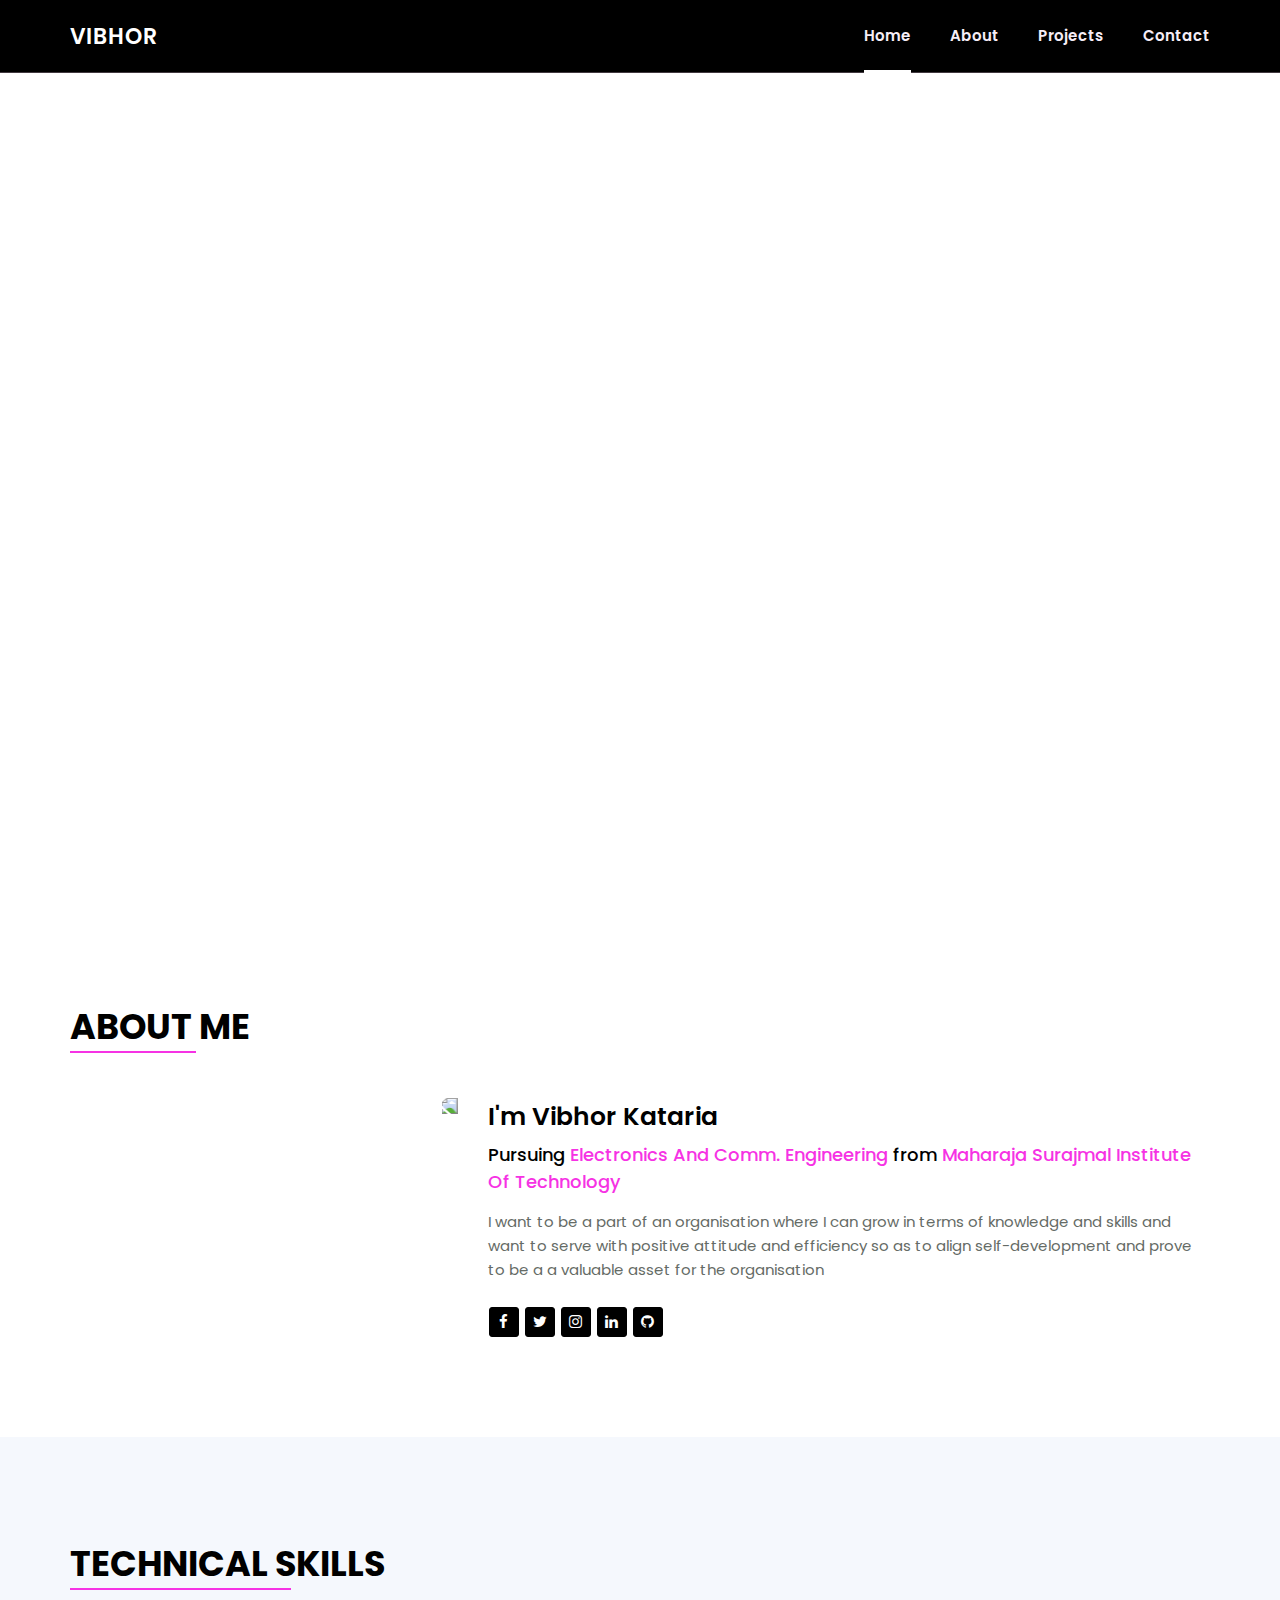
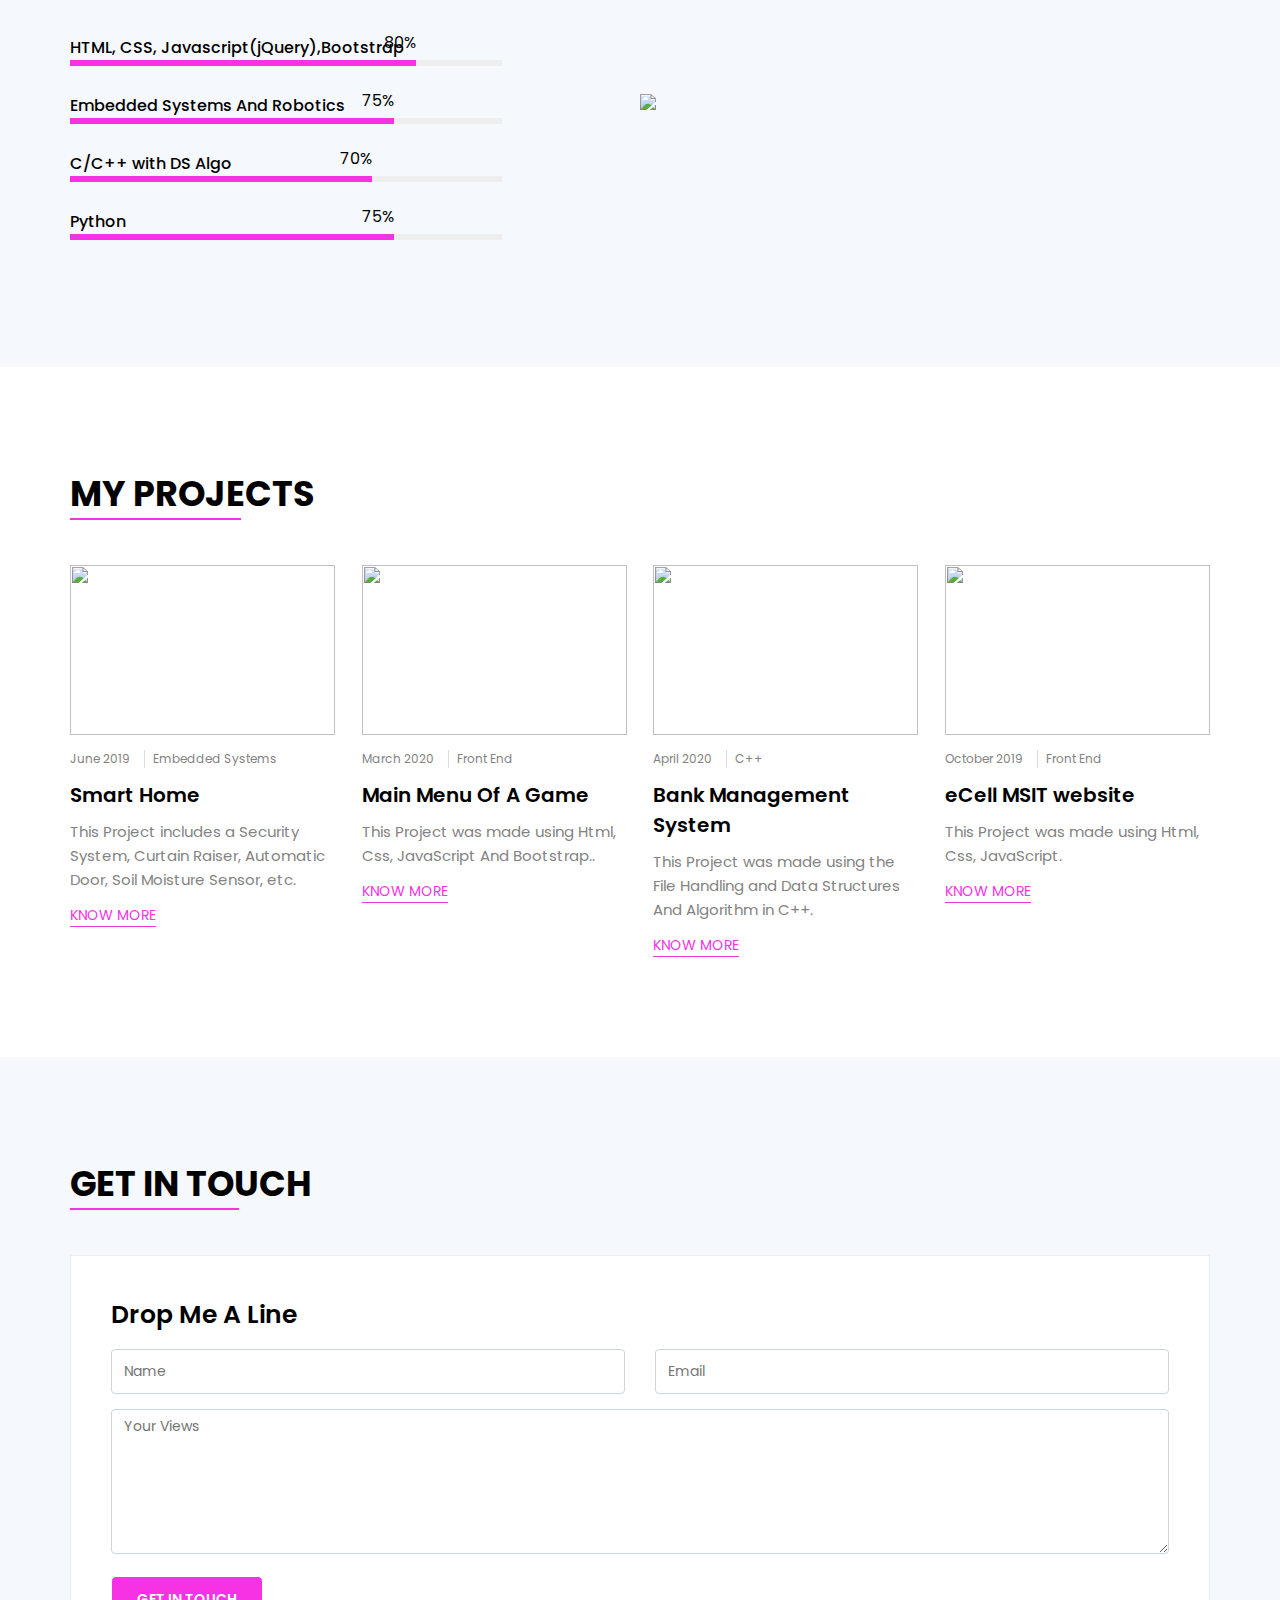
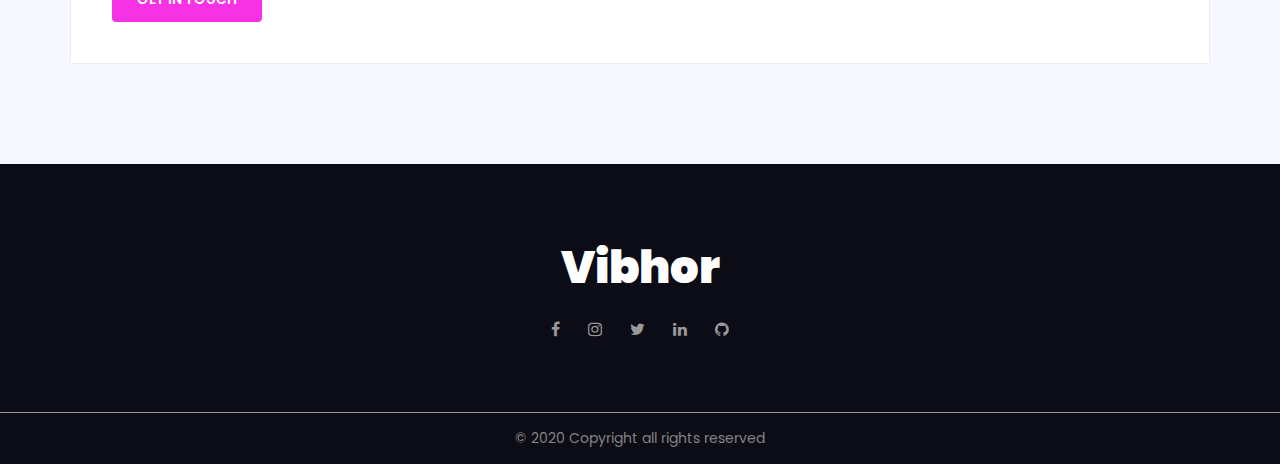
==== index.html @ f02e5e40 "Add files via upload" ====
<!DOCTYPE html>
<html>
<head>
  <title>My Portfolio</title>
  <meta name="viewport" content="width=device-width, initial-scale=1">
  <link rel="stylesheet" href="portfoliostyle.css">
</head>
<body>
  <!--header-->
    <header>
    <div class="container">
      <div class="row">
      <div class="brand-name">
        <a href="" class="logo">Vibhor</a>
        </div>
        <!--for making slide down if width of screen is less using font awesome -->
        <div class="ham-burger">
          <i class="fa fa-bars"></i>
        </div><!--end-->
        <div class="navbar">
          <ul>
            <li><a href="#home" class="active">Home</a></li>
            <li><a href="#about">About</a></li>
            <li><a href="#projects">Projects</a></li>
            <li><a href="#contact">Contact</a></li>
          </ul>
        </div>
      </div>
     </div>
     </header>
<!--Home---->
<section class="home" id="home"> <!--so as to access the home from the home in the header header we give the id same as the href-->
  <div class="container">
    <div class="row full-screen">
      <div class="home-content">
        <div class="block">
          <h6>Hello, My Name is</h6>
          <h1>Vibhor Kataria</h1>
          <h4>Front End Developer, Programmer, Electronics Enthusiast</h4>
          <div class="cv-btn">
            <a href="">Download CV</a>
          </div>
        </div>
      </div>
    </div>
  </div>
</section>
<!-- about-->
<section class="about-me" id="about"><!--so as to access the about from the about in the header we give the id same as the href-->
<div class="container">
  <div class="row">
    <div class="section-title">
      <h1>About Me</h1>
    </div>
  </div>
<div class="row">
  <div class="about-content">
    <div class="row">
    <div class="img">
      <img src="about.jpg" />
    </div>
    <div class="text">
      <h4>I'm Vibhor Kataria</h4>
      <h6>Pursuing <span>Electronics And Comm. Engineering</span> from <span>Maharaja Surajmal Institute Of Technology</span></h6>
      <p>I want to be a part of an organisation where I can grow in terms of knowledge and skills and want to serve with positive attitude and efficiency
        so as to align self-development and prove to be a a valuable asset for the organisation</p>
        <!--social links--><!--by the help of font awesome link cdn-->
        <div class="social-links">
          <a href=""><i class="fa fa-facebook"></i></a>
          <a href=""><i class="fa fa-twitter"></i></a>
          <a href=""><i class="fa fa-instagram"></i></a>
          <a href=""><i class="fa fa-linkedin"></i></a>
          <a href=""><i class="fa fa-github"></i></a>
        </div>
    </div>
  </div>
</div>
</div>
</div>

</section>
<!--Skills-->
<section class="skills" >
<div class="container">
  <div class="row align-items-center">
    <div class="skills-content">
      <div class="row">
        <div class="section-title">
          <h1>Technical Skills</h1>
    </div>
  </div>
  <div class="row">
    <div class="skill-box">
      <h6> HTML, CSS, Javascript(jQuery),Bootstrap</h6>
      <div class="skill-bar">
        <div class="skill-bar-in" style="width:80%">
          <span>80%</span>
        </div>
      </div>
    </div>
  </div>
  <div class="row">
    <div class="skill-box">
      <h6>Embedded Systems And Robotics </h6>
      <div class="skill-bar">
        <div class="skill-bar-in" style="width:75%">
          <span>75%</span>
        </div>
      </div>
    </div>
  </div>
  <div class="row">
    <div class="skill-box">
      <h6>C/C++ with DS Algo </h6>
      <div class="skill-bar">
        <div class="skill-bar-in" style="width:70%">
          <span>70%</span>
        </div>
      </div>
    </div>
  </div>
  <div class="row">
    <div class="skill-box">
      <h6>Python </h6>
      <div class="skill-bar">
        <div class="skill-bar-in" style="width:75%">
          <span>75%</span>
        </div>
      </div>
    </div>
  </div>
</div>
    <div class="img">
      <img src="skills.jfif"/>
    </div>
  </div>
</div>
</section>
<!--Projects-->
<section class="projects" id="projects">
<div class="container">
  <div class="row">
    <div class="section-title">
      <h1>My Projects</h1>
    </div>
  </div>
  <div class="row">
  <div class="projects-content">
    <div class="box">
      <div class="img">
        <img src="arduinoportfolio.jpg" />
      </div>
      <div class="info">
        <span> June 2019</span> <span>Embedded Systems </span>
      </div>
      <h3>Smart Home</h3>
      <p>This Project includes a Security System, Curtain Raiser, Automatic Door, Soil Moisture Sensor, etc.</p>
      <a href="https://github.com/vibhor1007/Smart-home">Know More</a>
    </div>
    <div class="box">
      <div class="img">
        <img src="pipboyport.png" />
      </div>
      <div class="info">
        <span> March 2020</span> <span>Front End</span>
      </div>
      <h3>Main Menu Of A Game</h3>
      <p>This Project was made using Html, Css, JavaScript And Bootstrap..</p>
      <a href="https://github.com/vibhor1007/Main-Menu-Of-Game">Know More</a>
    </div>
    <div class="box">
      <div class="img">
        <img src="bankportfolio.png" />
      </div>
      <div class="info">
        <span> April 2020</span> <span>C++</span>
      </div>
      <h3>Bank Management System</h3>
      <p>This Project was made using the File Handling and Data Structures And Algorithm in C++.</p>
      <a href="https://github.com/vibhor1007/Bank-Management-System">Know More</a>
    </div>
    <div class="box">
      <div class="img">
        <img src="ecellport.png" />
      </div>
      <div class="info">
        <span> October 2019</span> <span>Front End</span>
      </div>
      <h3>eCell MSIT website</h3>
      <p>This Project was made using Html, Css, JavaScript.</p>
      <a href="https://www.ecellmsit.in/">Know More</a>
    </div>
  </div>
</div>
</div>
</section>

<!-- Contact me-->
<section class="contact" id="contact">
  <div class="container">
    <div class="row">
      <div class="section-title">
        <h1>Get In Touch</h2>
        </div>
      </div>
      <div class="row">
        <div class="contact-form">
          <div class="row">
            <div class="text">
              <h2> Drop Me A Line</h2>
            </div>
          </div>
          <div class="row space-between">
            <div class="col-6">
              <input type="text" class="form-control" placeholder="Name"></input>
            </div>
            <div class="col-6">
              <input type="text" class="form-control" placeholder="Email"></input>
            </div>
          </div>
          <div class="row">
            <div class="col-12">
              <textarea class="form-control" placeholder="Your Views"></textarea>
            </div>
          </div>
          <div class="row">
            <div class="button">
              <a href="">Get In Touch</a>
        </div>
    </div>
  </div>
</section>
<!--footer-->
<footer>
<div class="container">
  <div class="row">
    <div class="logo">
      Vibhor
    </div>
    <div class="social">
      <a href=""><i class="fa fa-facebook"></i></a>
      <a href=""><i class="fa fa-instagram"></i></a>
      <a href=""><i class="fa fa-twitter"></i></a>
      <a href=""><i class="fa fa-linkedin"></i></a>
      <a href=""><i class="fa fa-github"></i></a>
    </div>
  </div>
</div>
</footer>
<!--copyright-->
<section class="copyright">
  <div class="container">
    <p> &copy; 2020 Copyright all rights reserved</p>
  </div>

</section>
<script src="portfoliojs.js"></script>
</body>
</html>
---- portfoliostyle.css ----
@import url('https://fonts.googleapis.com/css2?family=Poppins&display=swap');
@import url('https://stackpath.bootstrapcdn.com/font-awesome/4.7.0/css/font-awesome.min.css');/*for this font font awesome link cdn*/
html{
  scroll-behavior: smooth;
}
body{
  font-family: 'Poppins', sans-serif;
  margin: 0px;
}
*{
  box-sizing: border-box;
  margin: 0px;
}
.row{
  display: flex;
  flex-wrap: wrap;
}
/* header*/
header{
  position: fixed;
  left: 0px;
  right: 0px;
  border-bottom: 1px solid #423940;
  padding: 0px 15px;
  z-index: 10;
  top: 0px;
  background: #000;
}
header .row{
  justify-content: space-between;
  align-items: center;
}
header .brand-name a{
  text-decoration: none;
  font-size: 22px;
  font-weight: 600;
  color: #ffffff;
  text-transform: uppercase;
  position: relative;
}
header .navabr ul{
  list-style: none;
  padding: 0px;
  margin: 0px;
}
header .navbar ul li{
  display: inline-block;
  margin-left: 35px;
}
header .navbar ul li a{
  font-size: 15px;
  text-decoration: none;
  line-height: 72px;
  color: rgb(246, 237, 247);
  font-weight: 600;
  position: relative;
  display: block;
}
header .navbar ul li a::before{
  content: '';
  height: 3px;
  background-color: #ffffff;
  width:0px;
  position: absolute;
  right: 0px;
  bottom: -1px;
  transition: all .5s ease;
}
header .navbar ul li a:hover::before{
  width: 100%;
  left:0px;
}
header .navbar ul li a.active::before{
  width: 100%;
  left:0px;
}
.container{
  max-width: 1140px;
  margin: auto;
}
/*home*/
.home{
  height: 100vh;
  background-image: url('Vibhorport.jpg');
  background-size: cover;
  background-position: center;
}
.home .full-screen{
  min-height: 100vh;
}
.home .home-content{
  flex: 0 0 100%;
  max-width: 100% ;
  display: flex;
  flex-wrap: wrap;
  align-items: center;
}
.home .home-content .block{
  flex: 0 0 75%;
  max-width: 75%;
  padding-left: 35px;
  border-left: 5px solid #ffffff;
  margin-top: 50px;
}
.home .home-content .block h6{
  color: #ffffff;
  font-size: 12px;
  font-weight: 500;
  margin: 0px;
  padding: 0px;
}
.home .home-content .block h1{
  color: #ffffff;
  font-size: 70px;
  font-weight: 600;
  margin: 0 ;
  padding: 0px;
  }
  .home .home-content .block h4{
    color: #ffffff;
    font-size: 25px;
    font-weight: 500;
    margin: 0px;
    padding: 0px;
  }
  .home .home-content .block .cv-btn{
    padding-top: 0px;
  }
  .home .home-content .block .cv-btn a{
    border-radius: 4px;
    color: #ffffff;
    border: 1px solid #ffffff;
    width:25%;
    padding: 12px 25px;
    display: block;
    text-decoration: none;
    text-align: center;
    font-size: 15px;
    font-weight: 500;
    transition: all .5s ease;
}
.home .home-content .block .cv-btn a:hover{
  background-color: #ffffff;
  color: #000;
}
/* about me*/
.about-me{
  padding: 100px 15px;
  background-color: #ffffff;
}
.about-me .section-title{
  flex: 0 0 100%;
  max-width: 100;
  margin-bottom: 40px;
}
.about-me .section-title h1{
  display: inline-block;
  font-size: 35px;
  text-transform: uppercase;
  font-weight: 700;
  color: #000000;
  margin: 0px 0px 5px;
  position: relative;
}
.about-me .section-title h1::before{
  content: '';
  left: 0px;
  position: absolute;
  right: 30%;/* this makes our blue bottom border made using before to 30% on the left side*/
  height: 2px;
  background-color: rgb(246, 50, 228);
  bottom: 0px;
}

.about-me .about-content .img{
  flex: 0 0 34%;
  width: 34%;
}
.about-me .about-content .img img{
  width: 100%;
  display: block;
  transform: rotateY(180deg);
}
.about-me .about-content .text{
  display: block;
  padding-left: 30px;
  flex: 0 0 66%;
  width: 66%;
}
.about-me .about-content .text h4{
  font-size: 25px;
  font-weight: 600;
  margin: 0 0 5px;
  color: #000;
}
.about-me .about-content .text h6{
  font-size: 18px;
  font-weight: 500;
  margin: 0 0 15px;
  color: #000;
}
.about-me .about-content .text h6 span{
  color: rgb(246, 50, 228);
}
.about-me .about-content .text  p{
  font-size: 15px;
  font-weight: 400;
  line-height: 24px;
  color: rgb(101, 107, 102);
}
.about-me .about-content .text .social-links{
  padding-top: 25px;
}
.about-me .about-content .text .social-links a{
  height: 30px;
  width: 30px;
  background-color: #000000;
  border-radius: 3px;
  display: inline-block;
  border: 1px solid #000;
  line-height: 28px;
  text-align: center;
  margin: 0px 1px;
  transition: all .5s ease;
}
.about-me .about-content .text .social-links a:hover{
  background-color: transparent;
}
.about-me .about-content .text .social-links a .fa{
  color: #fff;
  font-size: 15px;
  transition: all .5s ease;
}
.about-me .about-content .text .social-links a .fa:hover{
  color: #000;
}
/* Skills*/
.skills{ /* copied same as about me till h1::before*/
  padding: 100px 15px;
  background-color: #f5f8fd;
}
.skills .section-title{
  flex: 0 0 100%;
  max-width: 100;
  margin-bottom: 40px;
}
.skills .section-title h1{
  display: inline-block;
  font-size: 35px;
  text-transform: uppercase;
  font-weight: 700;
  color: #000000;
  margin: 0px 0px 5px;
  position: relative;
}
.skills .section-title h1::before{
  content: '';
  left: 0px;
  position: absolute;
  right: 30%;/* this makes our blue bottom border made using before to 30% on the left side*/
  height: 2px;
  background-color: rgb(246, 50, 228);
  bottom: 0px;
}
.skills .skills-content{
  flex: 0 0 50%;
  max-width: 50%;
  padding-right: 30px;
}
.align-items-center{
  align-items: center;
}
.skills .img {
flex:0 0 50%;
max-width: 50%;
}
.skills .img img{
  width: 100%;
  display: block;
}
.skills .skills-content .skill-box{
  flex: 0 0 80%;
  max-width: 100%;
  margin-bottom: 5%;
}
.skills .skills-content .skill-box h6{
  font-size: 16px;
  font-weight: 500;
  margin: 0px;
}
.skills .skills-content .skill-box .skill-bar{
  background-color: #eee;
  height: 6px;
  position: relative;
}
.skills .skills-content .skill-box .skill-bar .skill-bar-in{
  background-color: rgb(246, 50, 228);
  position: absolute;
  left: 0px;
  top: 0px;
  height: 100%;
}
.skills .skills-content .skill-box .skill-bar .skill-bar-in span{
  position: absolute;
  right: 0px;
  top: -30px;
}
/*project*/
.projects{ /* copied same as about me till h1::before*/
  padding: 100px 15px;
  background-color: #ffffff;
}
.projects .section-title{
  flex: 0 0 100%;
  max-width: 100;
  margin-bottom: 40px;
}
.projects .section-title h1{
  display: inline-block;
  font-size: 35px;
  text-transform: uppercase;
  font-weight: 700;
  color: #000000;
  margin: 0px 0px 5px;
  position: relative;
}
.projects .section-title h1::before{
  content: '';
  left: 0px;
  position: absolute;
  right: 30%;/* this makes our blue bottom border made using before to 30% on the left side*/
  height: 2px;
  background-color: rgb(246, 50, 228);
  bottom: 0px;
}
.projects .projects-content{
  flex: 0 0 100%;
  max-width: 100%;
  display: flex;
  flex-wrap: wrap;
  justify-content: space-between;
}
.projects .projects-content .box{
    flex: 0 0 calc(25% - 20px);
    max-width:calc(25% - 20px) ;

}
.projects .projects-content .box .img img{
  width: 100%;
  height: 170px;
  display: block;
}
.projects .projects-content .box .info{
  padding: 10px 0;
}
.projects .projects-content .box .info span{
  font-size: 12px;
  color: #838383;
  display: inline-block;
}
.projects .projects-content .box .info span:nth-child(2){
  border-left: 1px solid #ddd;
  padding-left: 8px;
  margin-left: 10px;
}
.projects .projects-content .box h3{
  font-size: 20px;
  font-weight: 600;
  color: #000;
  margin: 0 0 10px;
  padding: 0px;
}
.projects .projects-content .box p{
font-size: 15px;
font-weight: 400;
line-height: 24px;
color: #838383;
margin:0 0 10px;
}
.projects .projects-content .box a{
  font-size: 14px;
  color: rgb(246, 50, 228);
  text-decoration: none;
  border-bottom: 1px solid  rgb(246, 50, 228);
  text-transform: uppercase;
  display: inline-block;
  transition: all .5s ease
}
.projects .projects-content .box a:hover{
  color: #000;
  border-color: #000;
}
/*Contact me*/
.contact{ /* copied same as about me till h1::before*/
  padding: 100px 15px;
  background-color: #f5f8fd;
}
.contact .section-title{
  flex: 0 0 100%;
  max-width: 100;
  margin-bottom: 40px;
}
.contact .section-title h1{
  display: inline-block;
  font-size: 35px;
  text-transform: uppercase;
  font-weight: 700;
  color: #000000;
  margin: 0px 0px 5px;
  position: relative;
}
.contact .section-title h1::before{
  content: '';
  left: 0px;
  position: absolute;
  right: 30%;/* this makes our blue bottom border made using before to 30% on the left side*/
  height: 2px;
  background-color: rgb(246, 50, 228);
  bottom: 0px;
}
.contact .contact-form{
  background-color: #fff;
  flex: 0 0 100%;
  max-width: 100%;
  padding: 40px;
  border: 1px solid #eee;
}
.contact .contact-form .text{
  flex: 0 0 100%;
  max-width: 100%;
}
.contact .contact-form .text h2{
  font-size: 25px;
  font-weight: 600;
  color: #000;
  margin-bottom:  15px;
  padding: 0px;
}
.contact .contact-form .space-between{
  justify-content: space-between;
}
.contact .contact-form .col-6{
  flex: 0 0 calc(50% - 15px);
  max-width: calc(50% - 15px);
}
.contact .contact-form .col-12{
  flex: 0 0 100%;
  max-width: 100%;
}
.contact .contact-form .form-control{
  height: 45px;
  width: 100% !important;
  margin-bottom:15px;
  border: 1px solid #ced4da;
  border-radius: 4px;
  padding: 6px 12px;
  font-size: 14px;
  font-weight: 400;
  font-family: 'Poppins' , sans-serif;
}
.contact .contact-form textarea.form-control{
  height: 145px;
}
.contact .contact-form .button a{
  border-radius: 5px;
  color: #fff;
  border: 1px solid #fff;
  padding: 12px 25px;
  text-decoration: none;
  display: inline-block;
  font-size: 14px;
  text-transform: uppercase;
  font-weight: 600;
  transition: all .5s ease;
  background-color:  rgb(246, 50, 228);
}
.contact .contact-form .button a:hover{
  background-color: #000;
  color: #fff;
}

/*Footer*/
footer{
  padding: 70px 15px;
  background-color: #0c0c17;
}
footer .logo{
  flex: 0 0 100%;
  max-width: 100%;
  text-align: center;
  font-size: 45px;
  color: #fff;
  font-weight: 900;
}
footer .social{
  flex: 0 0 100%;
  max-width: 100%;
  text-align: center;
  padding-top: 15px;
}
footer .social a{
  color: #999;
  text-decoration: none;
  display: inline-block;
  margin: 0px 12px;
}
footer .social a:hover{
  color: #fff;
}
/*Copyright*/
.copyright{
    background-color: #0c0c17;
    border-top: 1px solid #999;
    padding: 15px;
}
.copyright p{
  color: #838383;
  margin: 0px;
  text-align: center;
  font-weight: 400;
  font-size: 14px;
}
.ham-burger .fa{
  font-size: 20px;
  display: inline-block;
  height: 25px;
  width: 32px;
  color: #fff;
  border-radius: 3px;
  text-align: center;
  display: none;
  }
@media (max-width: 991px)/*if less than 991 px then apply following rules*/ {
  .home .home-content .block h1{
    font-size: 50px;
  }
  .home .home-content .block .cv-btn a{
    font-size: 12px;
}
@media(max-width: 767px){
  header{
    padding: 15px;
  }
  .home .home-content .block h1{
    font-size: 30px ;
  }
  .home .home-content .block h3{
    font-size: 20px;
  }
  .home .home-content .block .cv-btn a{
    padding: 10px;
    font-size: 10px;
  }
  .ham-burger .fa{/* instead of navbar hamburger will be displayed*/
    display: inline-block;
  }
  .navbar{
    background-color: #000;
    width: 100%;
    left: 0px;
    top: 60px;
    padding: 15px;
    display: none;
    }
    .navbar.show{/* for js interacting with ham burger*/
      display: block;
    }
    header .navbar ul li{/* all the styling done above will apply to this*/
      display: block;
      margin-left: 0px;
    }
    header .navbar ul li a{
      line-height: 42px;
    }
    .about-me .about-content .text{/*correcting about me in small sizes*/
      flex:0 0 100%;
      max-width:  100%;
      padding-top: 30px;
    }
    .about-me .about-content .img{
      flex: 0 0 100%;
      max-width: 100%;
    }
    /* adjusting skills*/
    .skills .skills-content{
      flex: 0 0 100%;
      max-width: 100%;
      padding-right: 0px;
    }
    .skills .img{
      flex: 0 0 100%;
      max-width: 100%;
    }
    .projects .projects-content .box{
      flex: 0 0 100%;
      max-width: 100%;
      margin-bottom: 30px;
    }
    .contact .contact-form{
      padding: 20px;
    }
    .contact .contact-form .col-6{
      flex: 0 0 100%;
      max-width: 100%;
    }
}
@media(max-width: 500px){
  .home .home-content .block h1{
    font-size: 25px ;
  }
  .home .home-content .block h3{
    font-size: 18px;
  }
  .home .home-content .block{
    padding-left: 20px;
  }
  .home .home-content .block .cv-btn a{
    padding: 10px;
    font-size: 8px;
  }
}
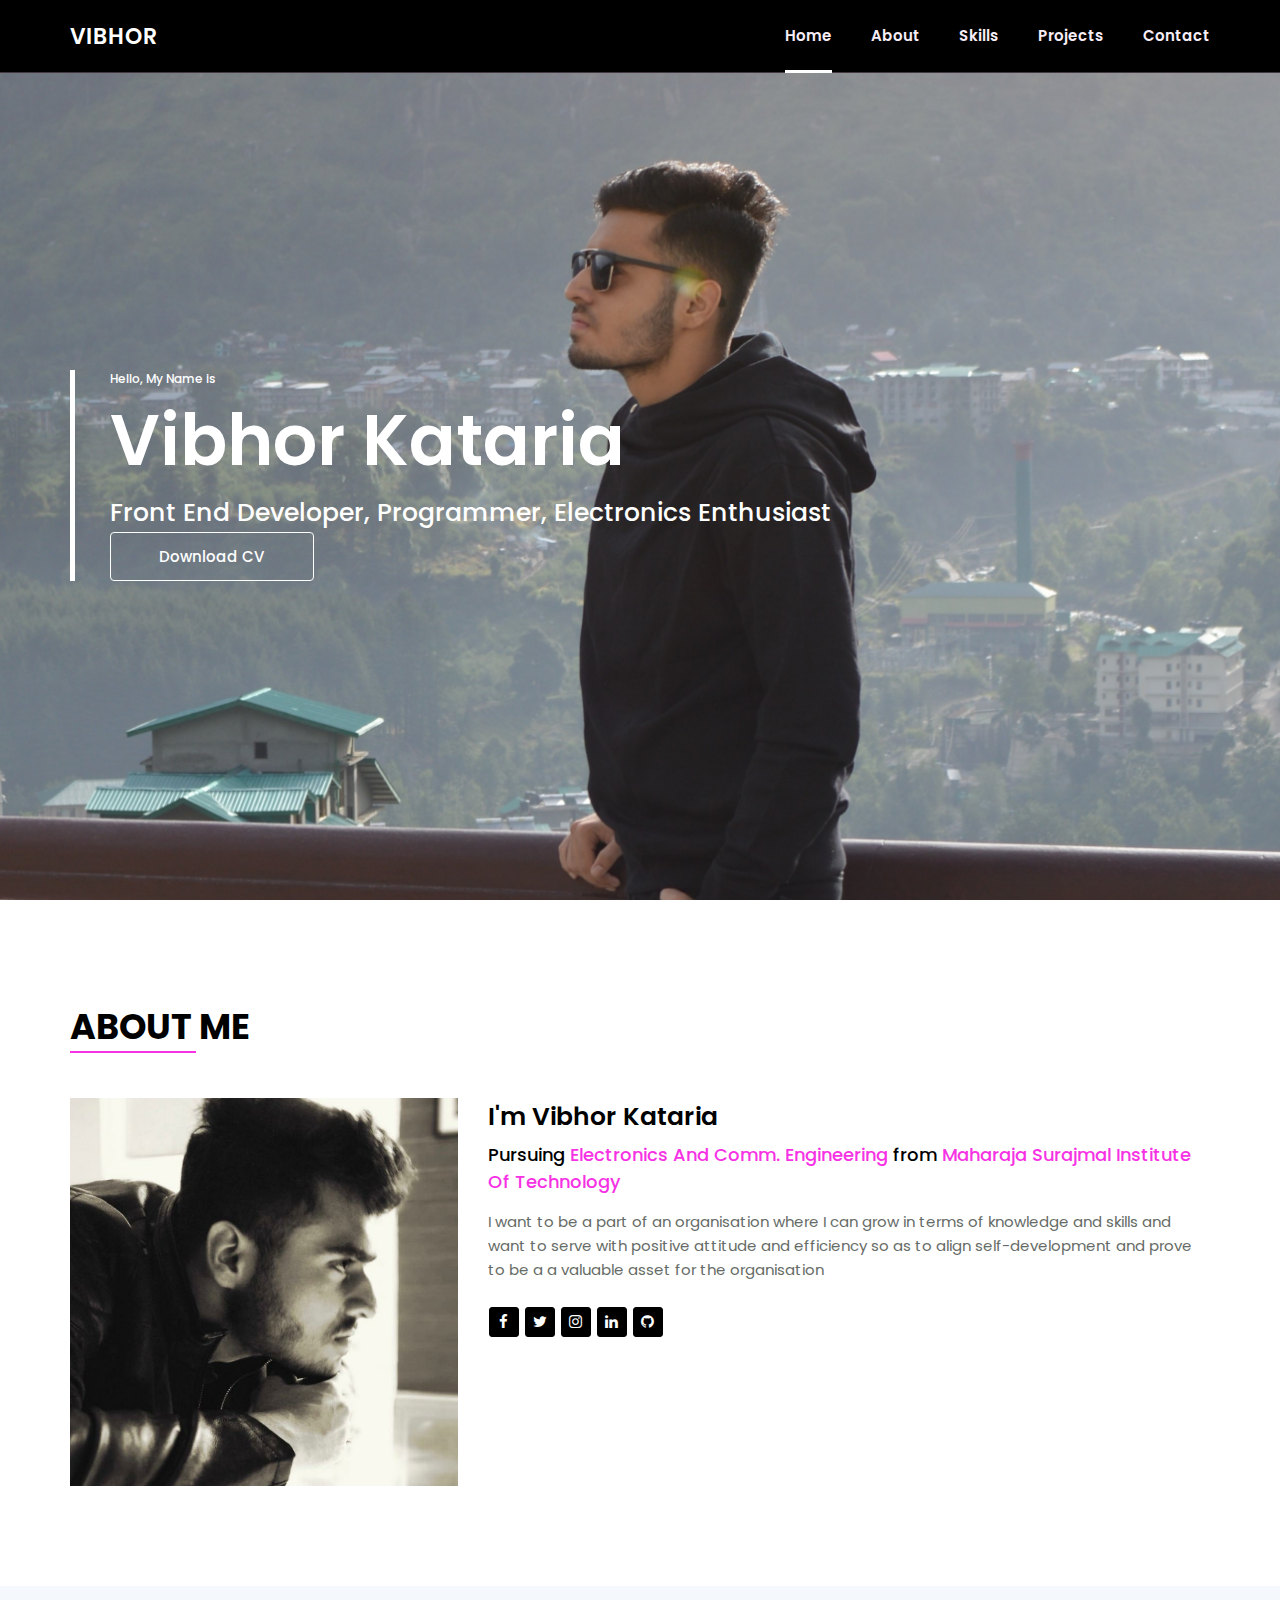
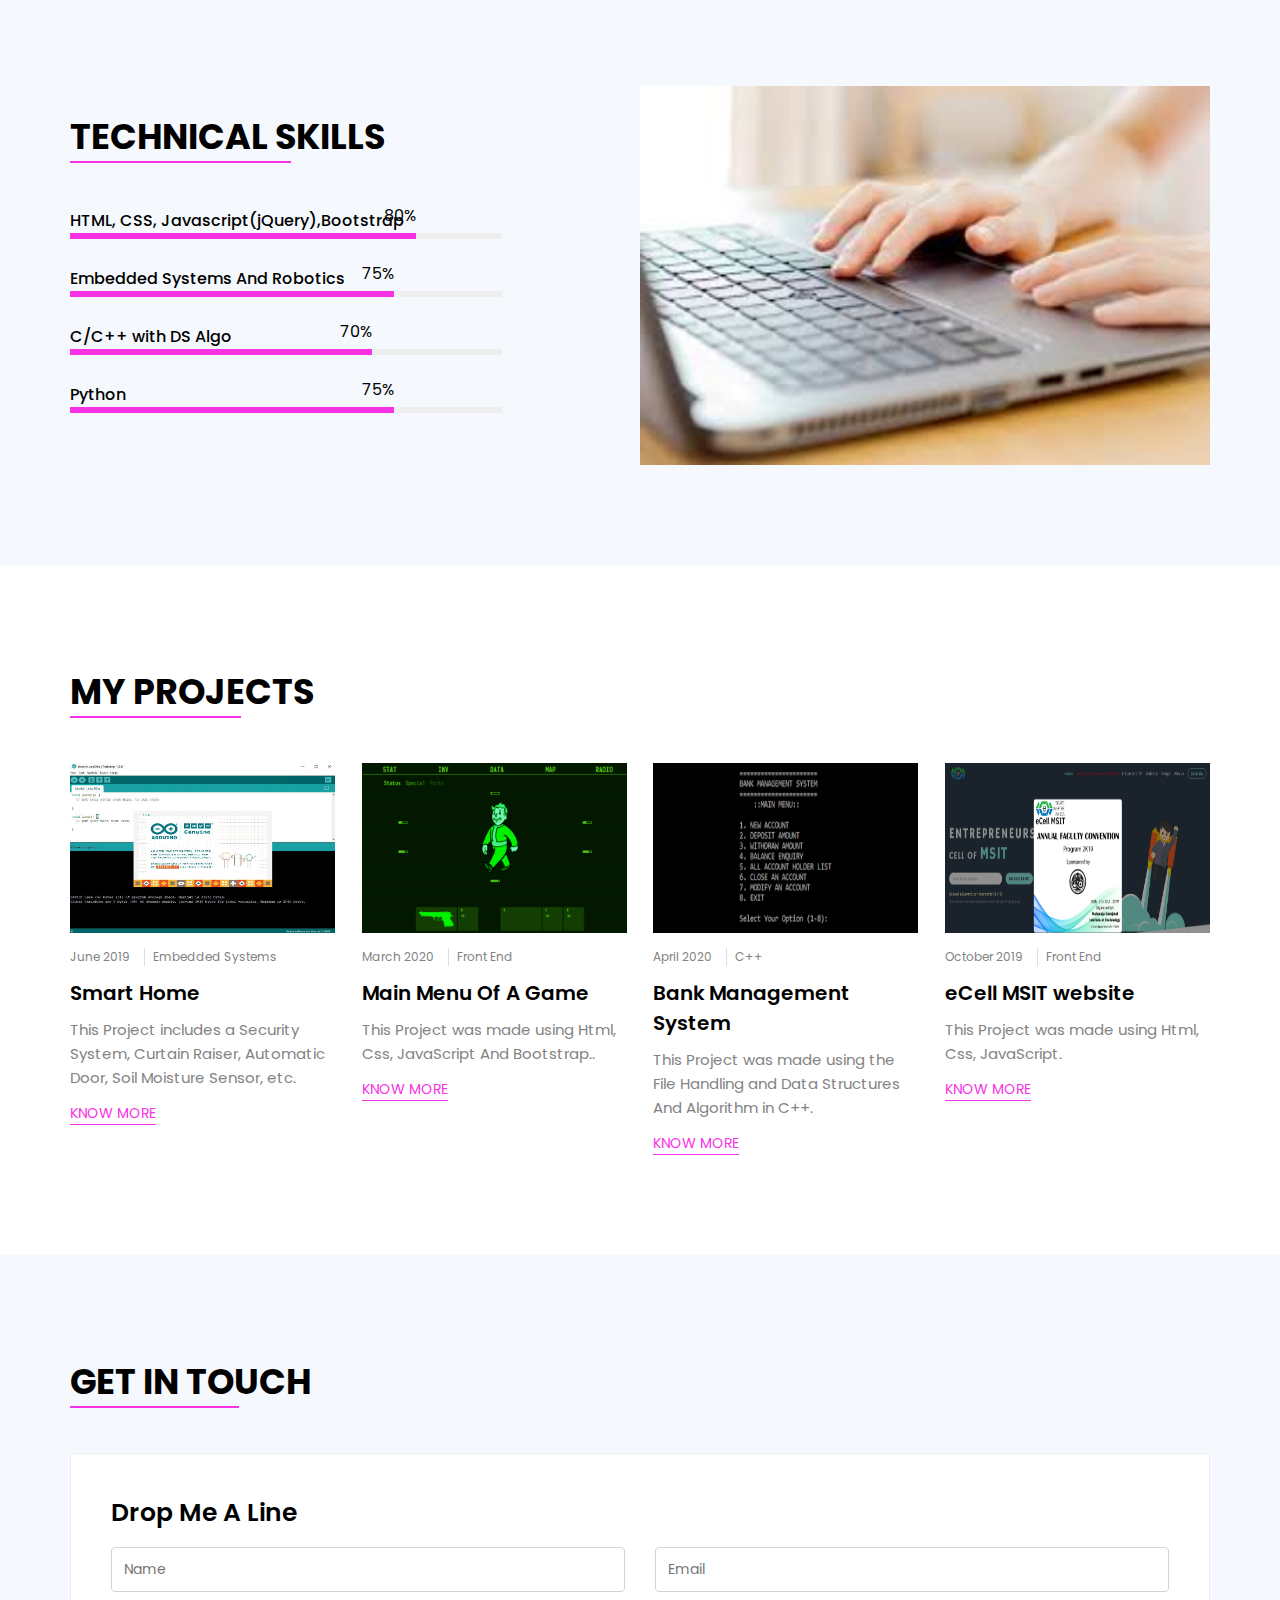
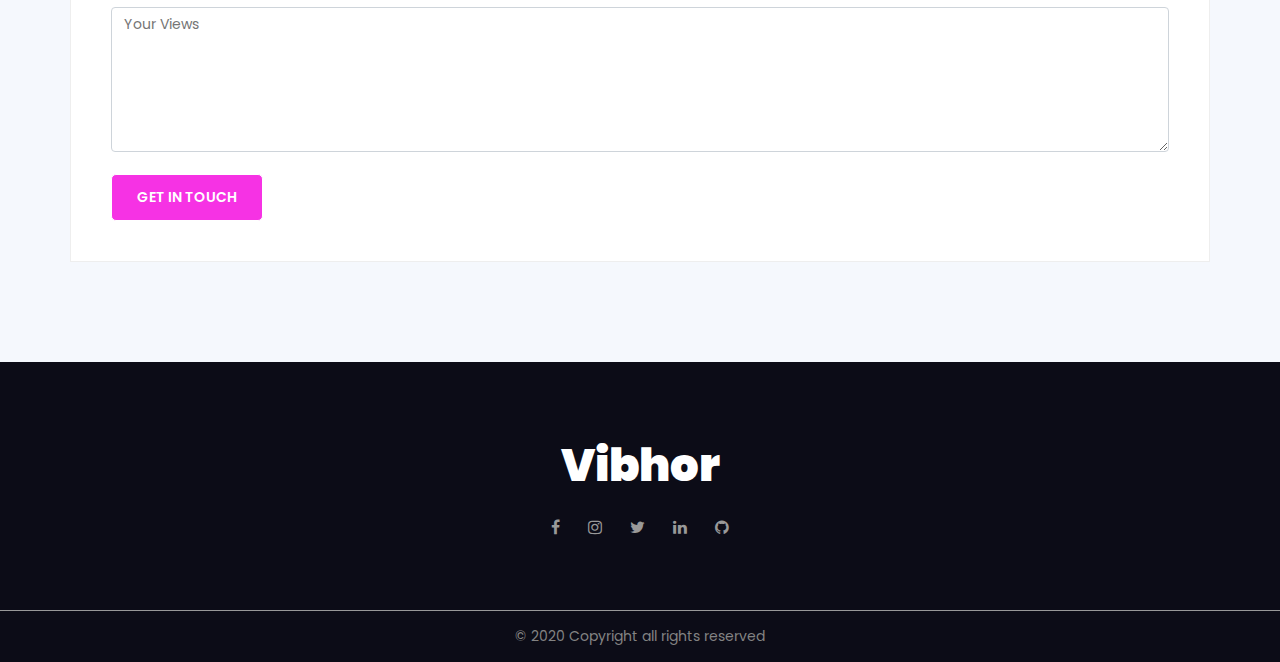
==== commit 636a7fb0: "Add files via upload" ====
--- a/index.html
+++ b/index.html
@@ -21,6 +21,7 @@
           <ul>
             <li><a href="#home" class="active">Home</a></li>
             <li><a href="#about">About</a></li>
+            <li><a href="#skills">Skills</a></li>
             <li><a href="#projects">Projects</a></li>
             <li><a href="#contact">Contact</a></li>
           </ul>
@@ -57,7 +58,7 @@
   <div class="about-content">
     <div class="row">
     <div class="img">
-      <img src="about.jpg" />
+      <img src="./about.jpg" />
     </div>
     <div class="text">
       <h4>I'm Vibhor Kataria</h4>
@@ -80,7 +81,7 @@
 
 </section>
 <!--Skills-->
-<section class="skills" >
+<section class="skills" id="skills">
 <div class="container">
   <div class="row align-items-center">
     <div class="skills-content">
@@ -131,7 +132,7 @@
   </div>
 </div>
     <div class="img">
-      <img src="skills.jfif"/>
+      <img src="./skills.jfif"/>
     </div>
   </div>
 </div>
@@ -148,7 +149,7 @@
   <div class="projects-content">
     <div class="box">
       <div class="img">
-        <img src="arduinoportfolio.jpg" />
+        <img src="./arduinoportfolio.jpg" />
       </div>
       <div class="info">
         <span> June 2019</span> <span>Embedded Systems </span>
@@ -159,7 +160,7 @@
     </div>
     <div class="box">
       <div class="img">
-        <img src="pipboyport.png" />
+        <img src="./pipboyport.png" />
       </div>
       <div class="info">
         <span> March 2020</span> <span>Front End</span>
@@ -170,7 +171,7 @@
     </div>
     <div class="box">
       <div class="img">
-        <img src="bankportfolio.png" />
+        <img src="./bankportfolio.png" />
       </div>
       <div class="info">
         <span> April 2020</span> <span>C++</span>
@@ -181,7 +182,7 @@
     </div>
     <div class="box">
       <div class="img">
-        <img src="ecellport.png" />
+        <img src="./ecellport.png" />
       </div>
       <div class="info">
         <span> October 2019</span> <span>Front End</span>
--- a/portfoliostyle.css
+++ b/portfoliostyle.css
@@ -81,7 +81,7 @@
 /*home*/
 .home{
   height: 100vh;
-  background-image: url('Vibhorport.jpg');
+  background-image: url('./Vibhorport.jpg');
   background-size: cover;
   background-position: center;
 }
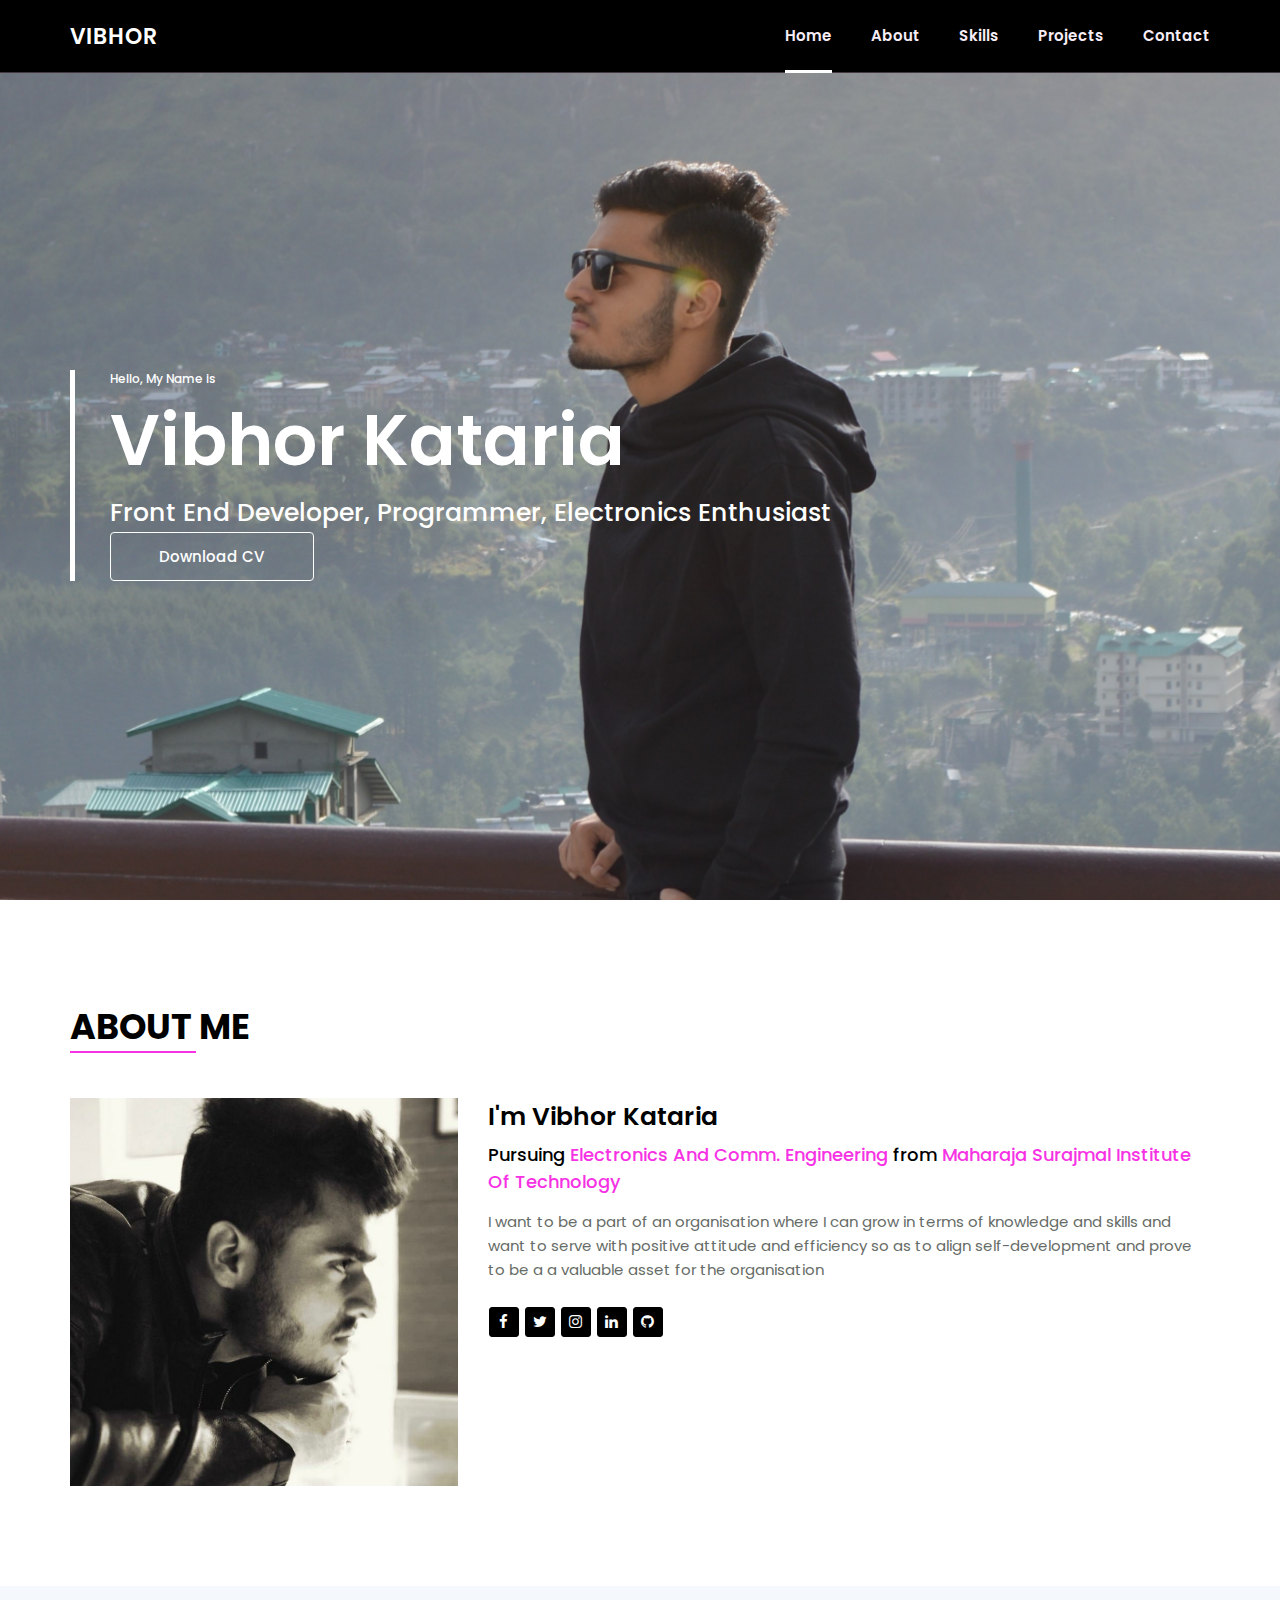
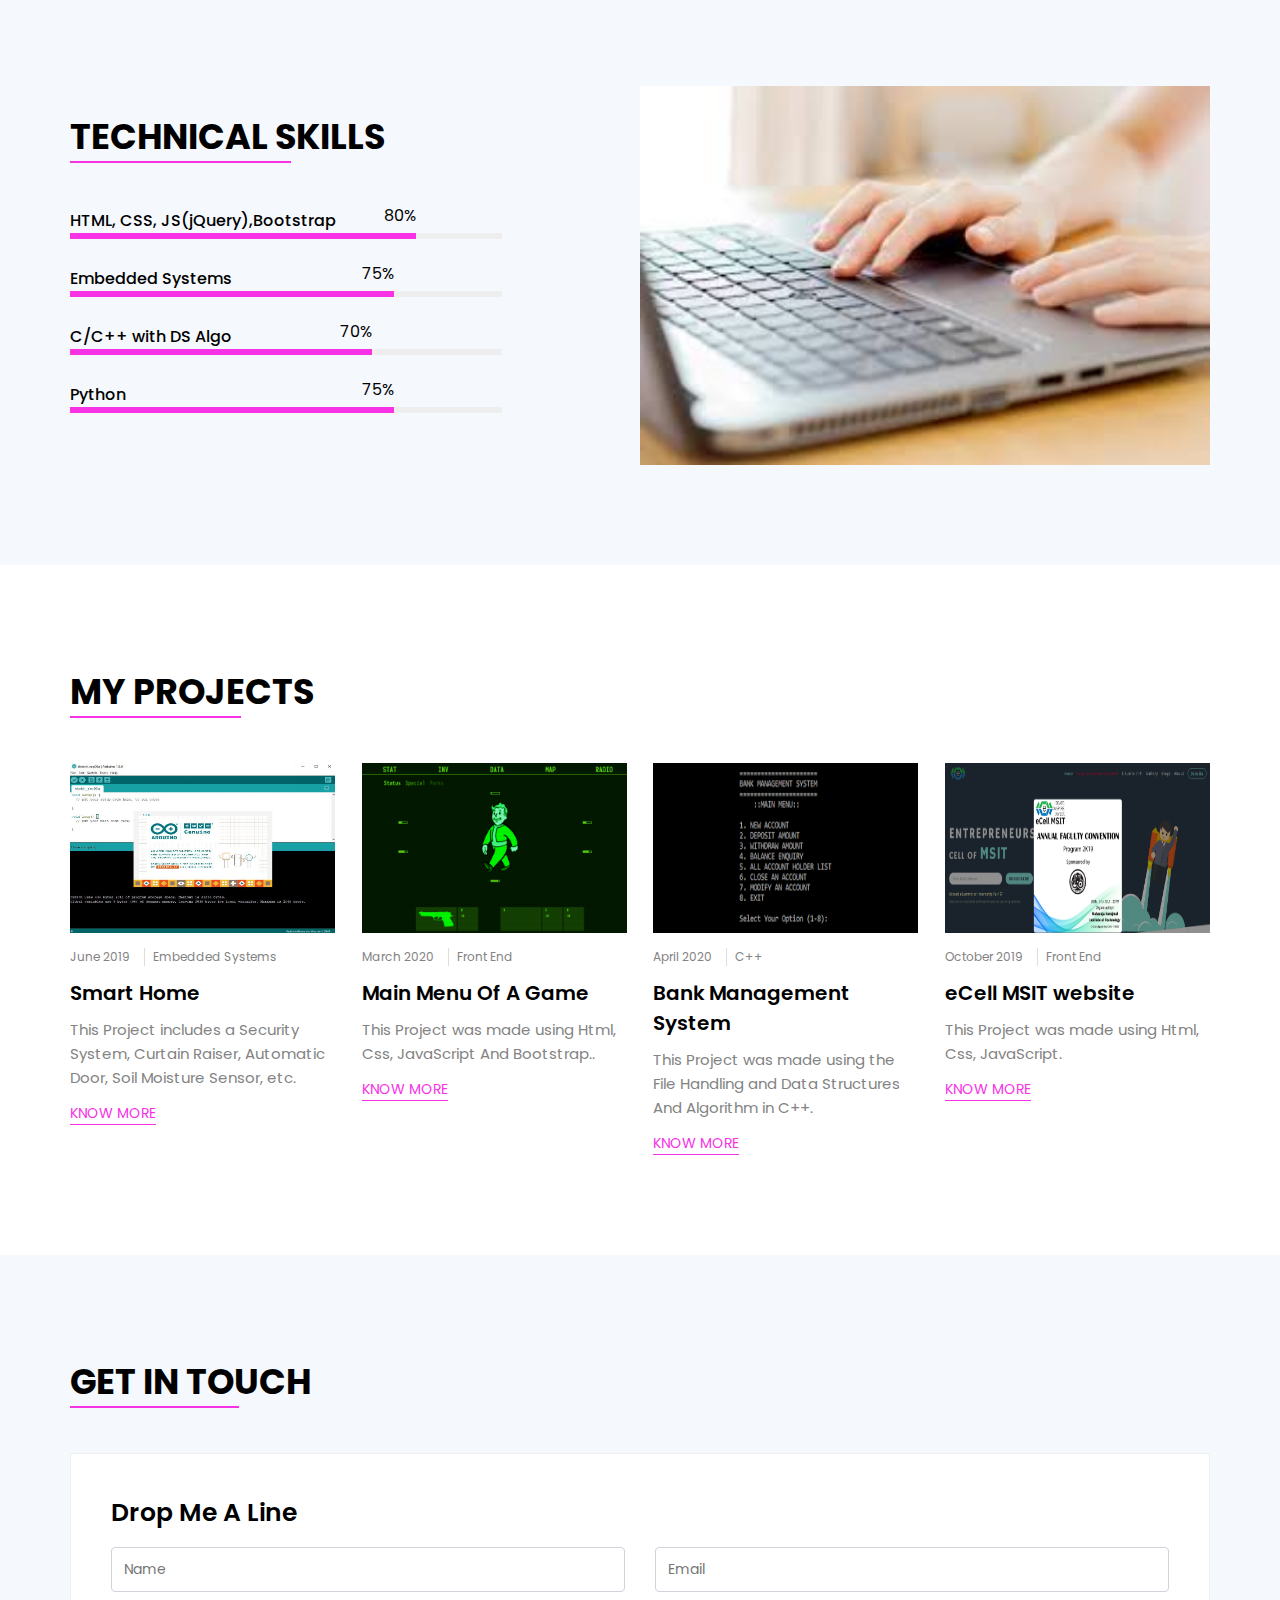
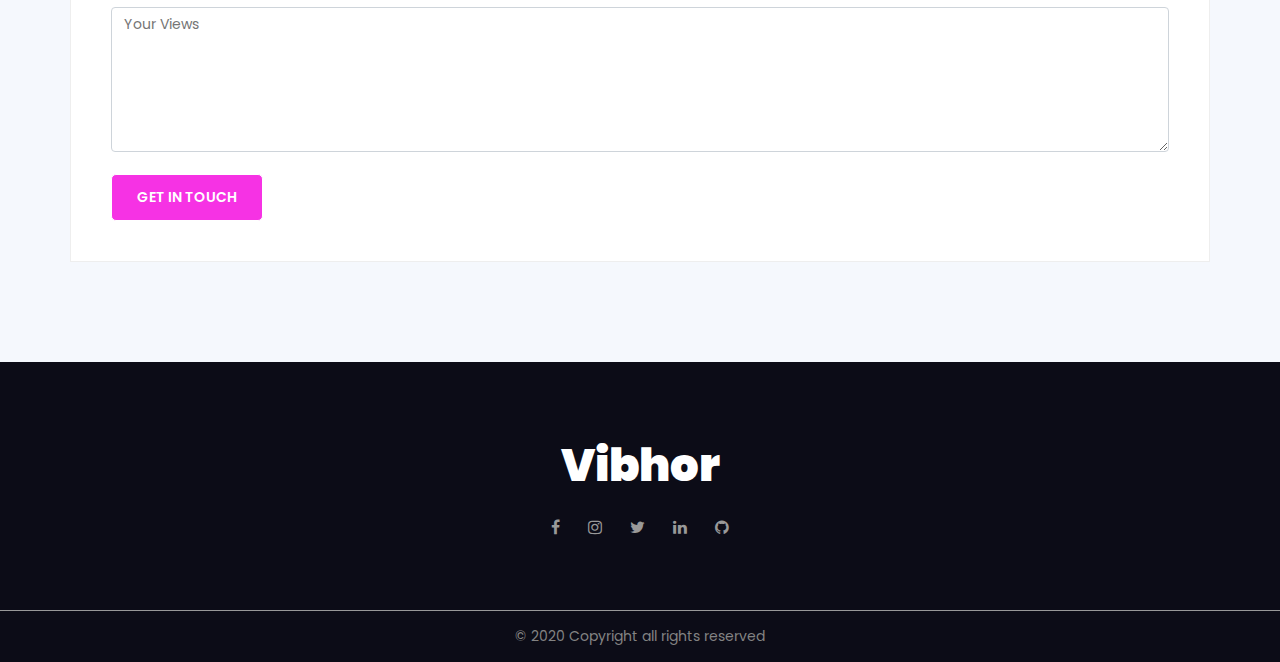
==== commit 1ba30692: "Add files via upload" ====
--- a/index.html
+++ b/index.html
@@ -39,7 +39,7 @@
           <h1>Vibhor Kataria</h1>
           <h4>Front End Developer, Programmer, Electronics Enthusiast</h4>
           <div class="cv-btn">
-            <a href="">Download CV</a>
+            <a href="Vibhor's Resume.pdf">Download CV</a>
           </div>
         </div>
       </div>
@@ -67,11 +67,11 @@
         so as to align self-development and prove to be a a valuable asset for the organisation</p>
         <!--social links--><!--by the help of font awesome link cdn-->
         <div class="social-links">
-          <a href=""><i class="fa fa-facebook"></i></a>
-          <a href=""><i class="fa fa-twitter"></i></a>
-          <a href=""><i class="fa fa-instagram"></i></a>
+          <a href="https://www.facebook.com/Vibhorkataria10/"><i class="fa fa-facebook"></i></a>
+          <a href="https://twitter.com/VibhorKataria3"><i class="fa fa-twitter"></i></a>
+          <a href="https://www.instagram.com/vibhor1007/"><i class="fa fa-instagram"></i></a>
           <a href=""><i class="fa fa-linkedin"></i></a>
-          <a href=""><i class="fa fa-github"></i></a>
+          <a href="https://github.com/vibhor1007"><i class="fa fa-github"></i></a>
         </div>
     </div>
   </div>
@@ -92,7 +92,7 @@
   </div>
   <div class="row">
     <div class="skill-box">
-      <h6> HTML, CSS, Javascript(jQuery),Bootstrap</h6>
+      <h6> HTML, CSS, JS(jQuery),Bootstrap</h6>
       <div class="skill-bar">
         <div class="skill-bar-in" style="width:80%">
           <span>80%</span>
@@ -102,7 +102,7 @@
   </div>
   <div class="row">
     <div class="skill-box">
-      <h6>Embedded Systems And Robotics </h6>
+      <h6>Embedded Systems</h6>
       <div class="skill-bar">
         <div class="skill-bar-in" style="width:75%">
           <span>75%</span>
@@ -239,11 +239,11 @@
       Vibhor
     </div>
     <div class="social">
-      <a href=""><i class="fa fa-facebook"></i></a>
-      <a href=""><i class="fa fa-instagram"></i></a>
-      <a href=""><i class="fa fa-twitter"></i></a>
+      <a href="https://www.facebook.com/Vibhorkataria10/"><i class="fa fa-facebook"></i></a>
+      <a href="https://www.instagram.com/vibhor1007/"><i class="fa fa-instagram"></i></a>
+      <a href="https://twitter.com/VibhorKataria3"><i class="fa fa-twitter"></i></a>
       <a href=""><i class="fa fa-linkedin"></i></a>
-      <a href=""><i class="fa fa-github"></i></a>
+      <a href="https://github.com/vibhor1007"><i class="fa fa-github"></i></a>
     </div>
   </div>
 </div>
--- a/portfoliostyle.css
+++ b/portfoliostyle.css
@@ -591,6 +591,9 @@
       flex: 0 0 100%;
       max-width: 100%;
     }
+    .skills .skills-content .skill-box h6{
+      font-size: 13px;
+    }
     .projects .projects-content .box{
       flex: 0 0 100%;
       max-width: 100%;
